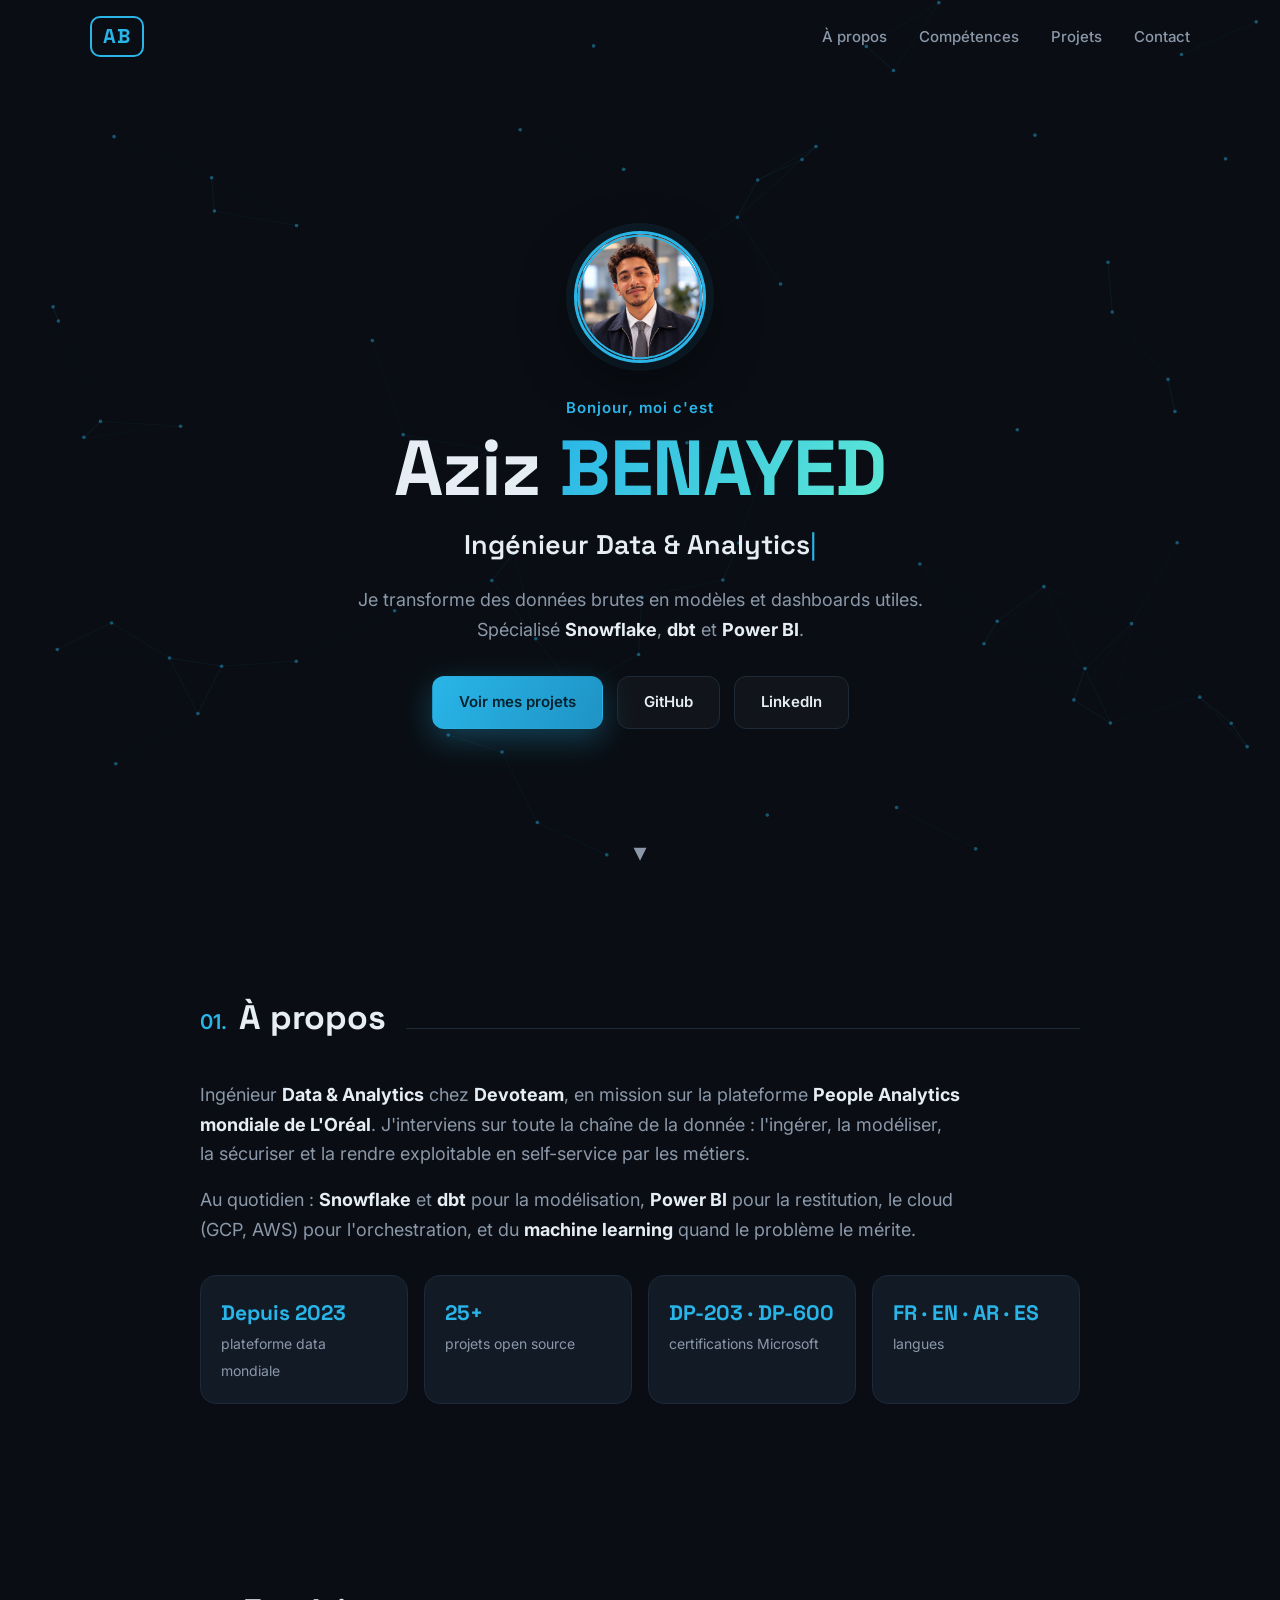
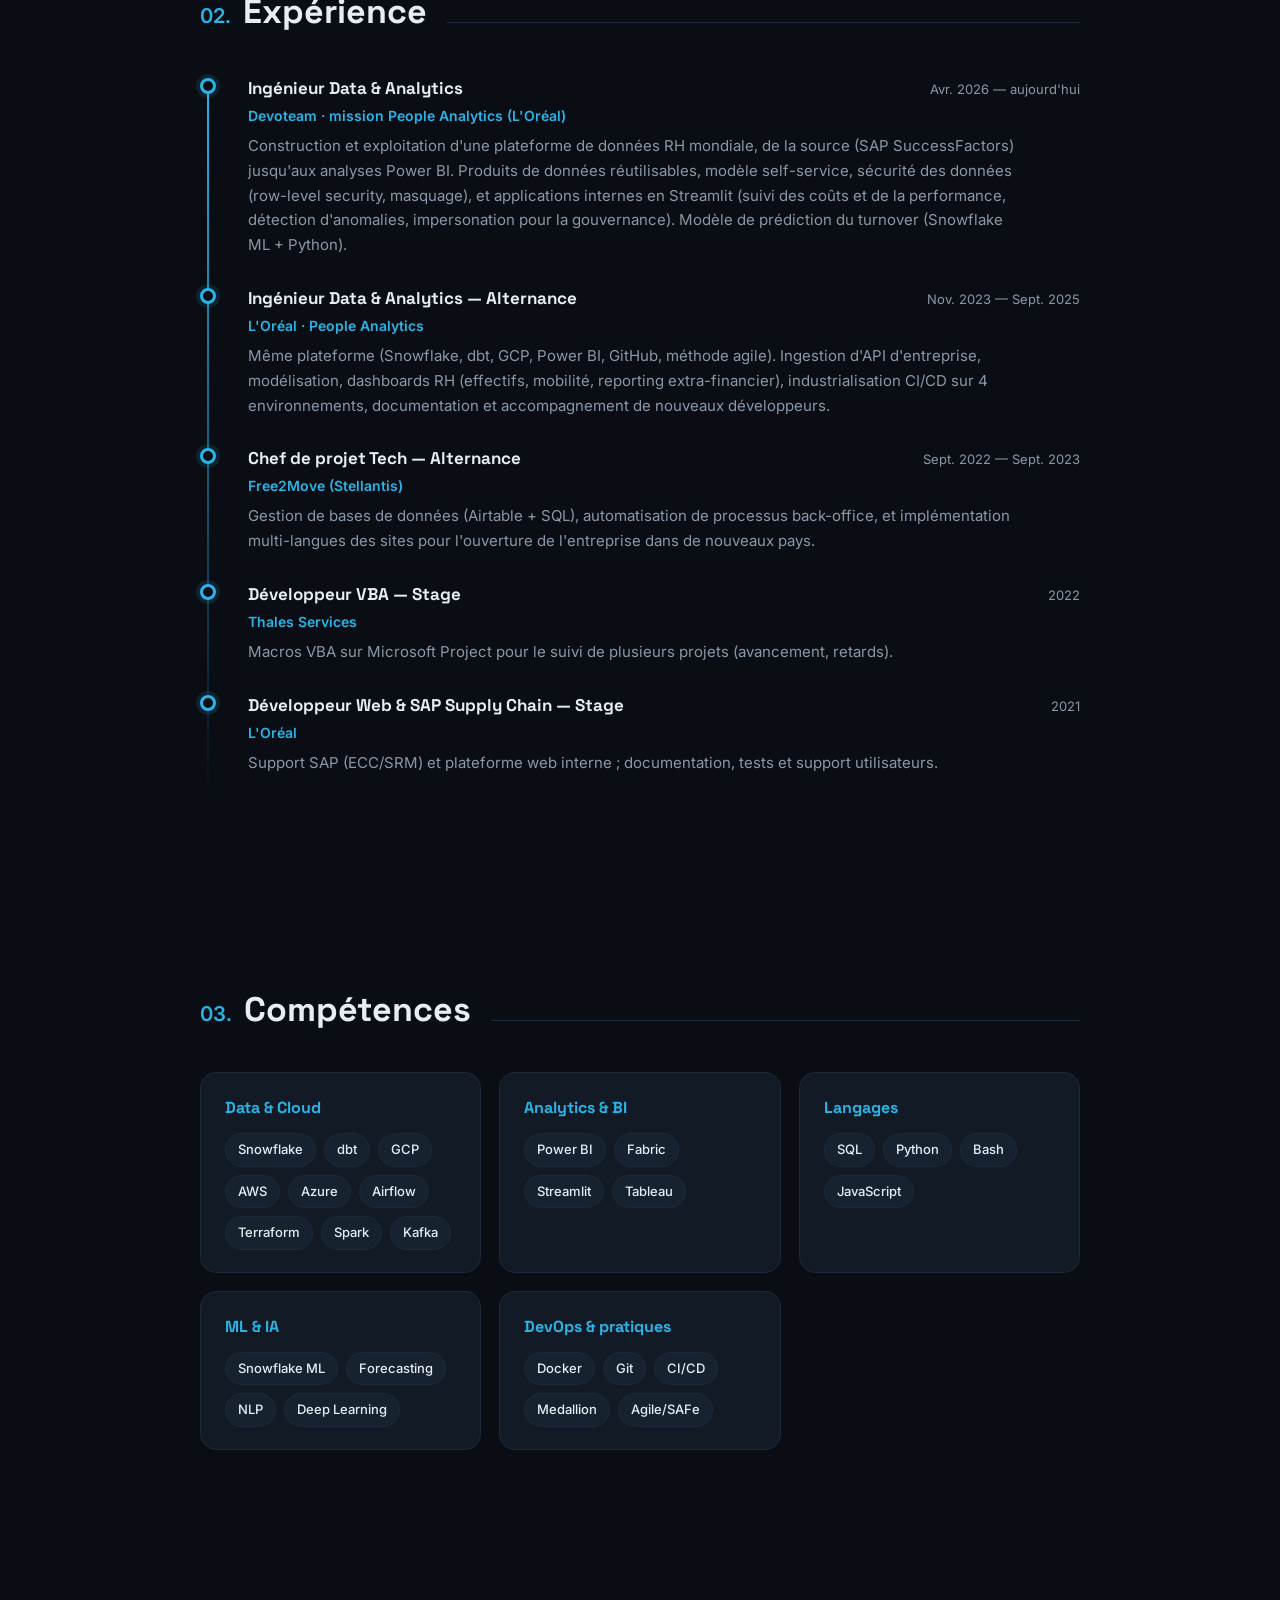
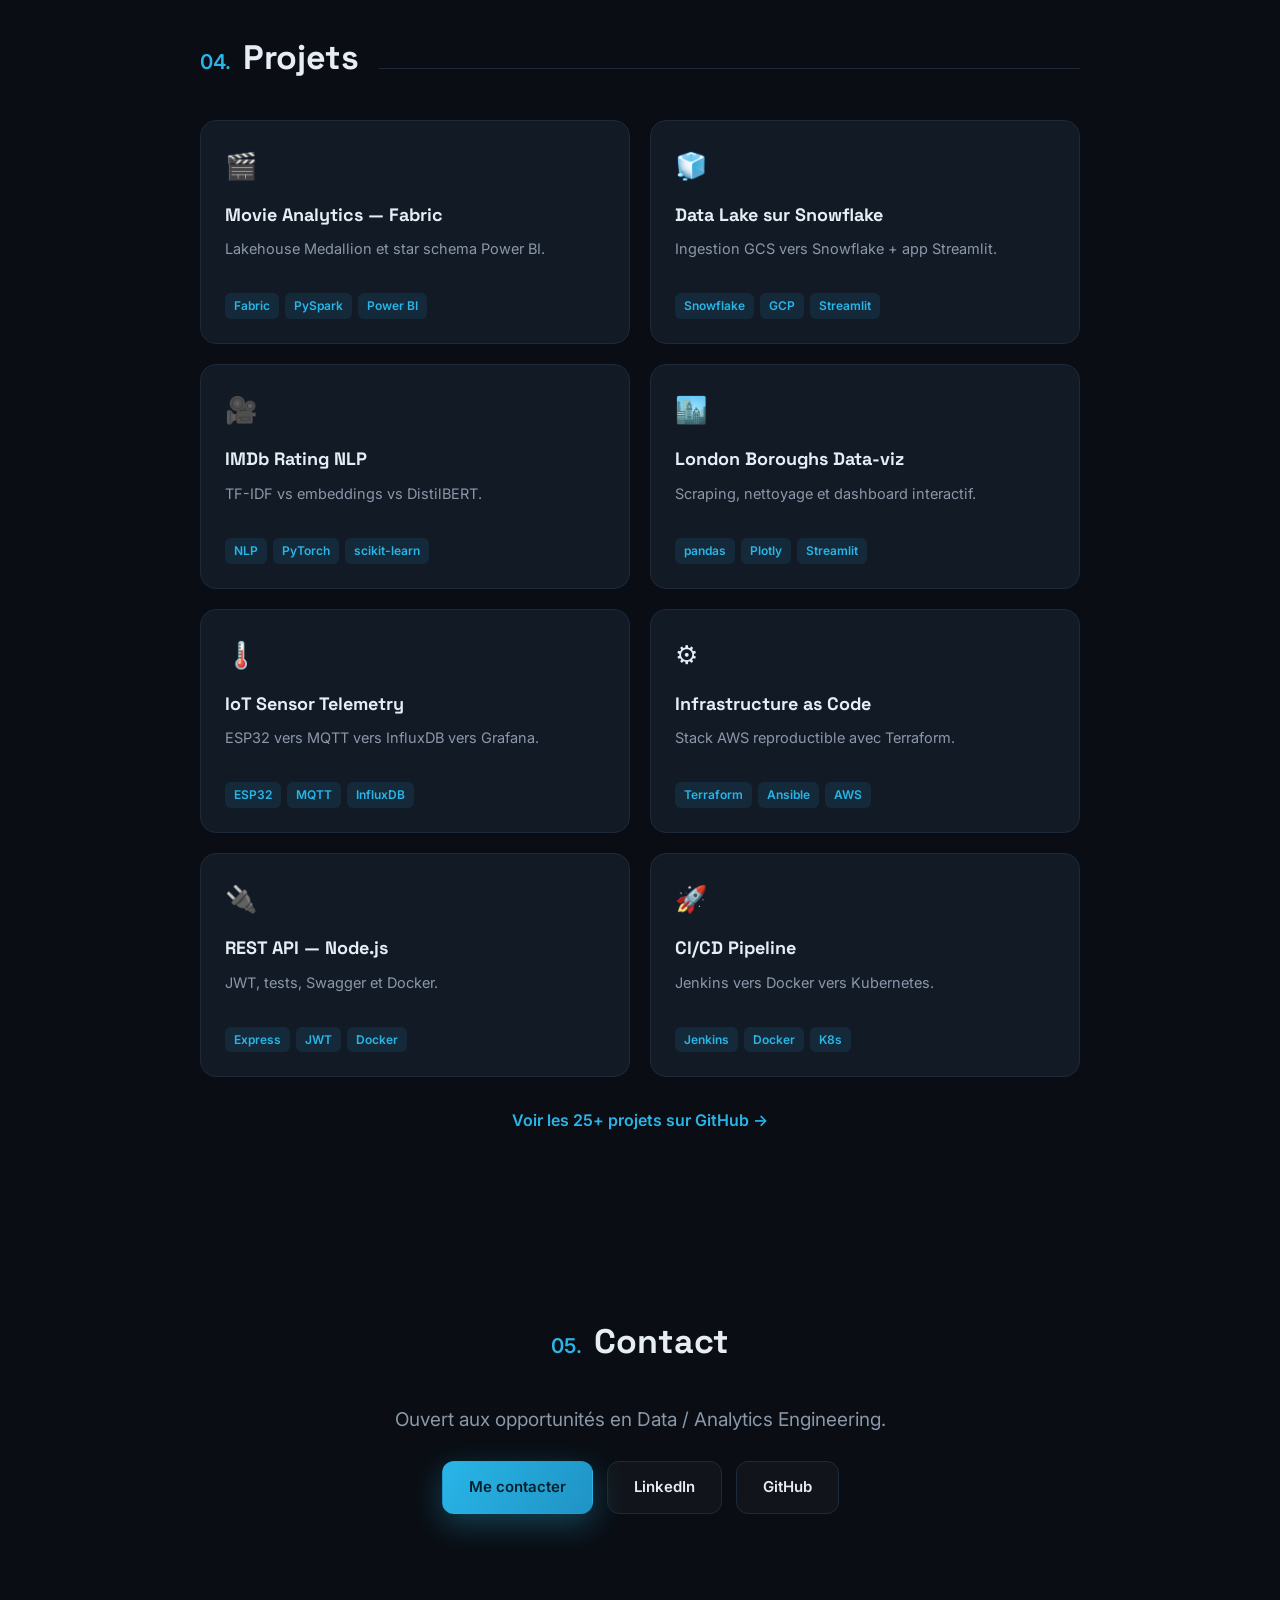
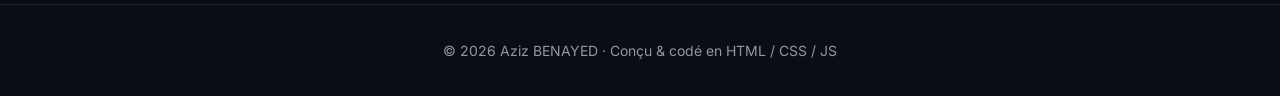
==== index.html @ b88aa625 "Site de presentation (profil Data & Analytics)" ====
<!DOCTYPE html>
<html lang="fr">
<head>
  <meta charset="utf-8" />
  <meta name="viewport" content="width=device-width, initial-scale=1" />
  <title>Aziz BENAYED — Ingénieur Data &amp; Analytics</title>
  <meta name="description" content="Aziz BENAYED, Ingénieur Data & Analytics. Snowflake, dbt et Power BI. Plateformes de données, analytics et machine learning." />
  <link rel="preconnect" href="https://fonts.googleapis.com" />
  <link rel="preconnect" href="https://fonts.gstatic.com" crossorigin />
  <link href="https://fonts.googleapis.com/css2?family=Space+Grotesk:wght@500;600;700&family=Inter:wght@400;500;600&display=swap" rel="stylesheet" />
  <link rel="stylesheet" href="style.css" />
</head>
<body>
  <canvas id="bg"></canvas>

  <header class="nav" id="nav">
    <a href="#top" class="brand">AB</a>
    <nav class="links">
      <a href="#about">À propos</a>
      <a href="#skills">Compétences</a>
      <a href="#projects">Projets</a>
      <a href="#contact">Contact</a>
    </nav>
    <button class="burger" id="burger" aria-label="Menu"><span></span><span></span><span></span></button>
  </header>

  <main id="top">
    <!-- HERO -->
    <section class="hero">
      <div class="hero-inner reveal">
        <img class="avatar" src="assets/aziz.png" alt="Aziz BENAYED" />
        <p class="eyebrow">Bonjour, moi c'est</p>
        <h1 class="name">Aziz <span>BENAYED</span></h1>
        <h2 class="role"><span id="typed"></span><span class="caret">|</span></h2>
        <p class="tagline">Je transforme des données brutes en modèles et dashboards utiles.<br/>Spécialisé <b>Snowflake</b>, <b>dbt</b> et <b>Power BI</b>.</p>
        <div class="cta">
          <a class="btn primary" href="#projects">Voir mes projets</a>
          <a class="btn ghost" href="https://github.com/Aziz-ba" target="_blank" rel="noopener">GitHub</a>
          <a class="btn ghost" href="https://www.linkedin.com/in/aziz-benayed/" target="_blank" rel="noopener">LinkedIn</a>
        </div>
      </div>
      <a href="#about" class="scroll-cue" aria-label="Défiler">▾</a>
    </section>

    <!-- ABOUT -->
    <section id="about" class="block">
      <h3 class="section-title reveal"><span>01.</span> À propos</h3>
      <div class="about reveal">
        <p>Ingénieur <b>Data &amp; Analytics</b> chez <b>Devoteam</b>, en mission sur la plateforme <b>People Analytics mondiale de L'Oréal</b>. J'interviens sur toute la chaîne de la donnée : l'ingérer, la modéliser, la sécuriser et la rendre exploitable en self-service par les métiers.</p>
        <p>Au quotidien : <b>Snowflake</b> et <b>dbt</b> pour la modélisation, <b>Power BI</b> pour la restitution, le cloud (GCP, AWS) pour l'orchestration, et du <b>machine learning</b> quand le problème le mérite.</p>
        <ul class="facts">
          <li><b>Depuis 2023</b><span>plateforme data mondiale</span></li>
          <li><b>25+</b><span>projets open source</span></li>
          <li><b>DP-203 · DP-600</b><span>certifications Microsoft</span></li>
          <li><b>FR · EN · AR · ES</b><span>langues</span></li>
        </ul>
      </div>
    </section>

    <!-- EXPERIENCE -->
    <section id="experience" class="block">
      <h3 class="section-title reveal"><span>02.</span> Expérience</h3>
      <div class="timeline">
        <div class="tl-item reveal">
          <div class="tl-dot"></div>
          <div class="tl-head"><h4>Ingénieur Data &amp; Analytics</h4><span class="tl-date">Avr. 2026 — aujourd'hui</span></div>
          <div class="tl-org">Devoteam · mission People Analytics (L'Oréal)</div>
          <p>Construction et exploitation d'une plateforme de données RH mondiale, de la source (SAP SuccessFactors) jusqu'aux analyses Power BI. Produits de données réutilisables, modèle self-service, sécurité des données (row-level security, masquage), et applications internes en Streamlit (suivi des coûts et de la performance, détection d'anomalies, impersonation pour la gouvernance). Modèle de prédiction du turnover (Snowflake ML + Python).</p>
        </div>
        <div class="tl-item reveal">
          <div class="tl-dot"></div>
          <div class="tl-head"><h4>Ingénieur Data &amp; Analytics — Alternance</h4><span class="tl-date">Nov. 2023 — Sept. 2025</span></div>
          <div class="tl-org">L'Oréal · People Analytics</div>
          <p>Même plateforme (Snowflake, dbt, GCP, Power BI, GitHub, méthode agile). Ingestion d'API d'entreprise, modélisation, dashboards RH (effectifs, mobilité, reporting extra-financier), industrialisation CI/CD sur 4 environnements, documentation et accompagnement de nouveaux développeurs.</p>
        </div>
        <div class="tl-item reveal">
          <div class="tl-dot"></div>
          <div class="tl-head"><h4>Chef de projet Tech — Alternance</h4><span class="tl-date">Sept. 2022 — Sept. 2023</span></div>
          <div class="tl-org">Free2Move (Stellantis)</div>
          <p>Gestion de bases de données (Airtable + SQL), automatisation de processus back-office, et implémentation multi-langues des sites pour l'ouverture de l'entreprise dans de nouveaux pays.</p>
        </div>
        <div class="tl-item reveal">
          <div class="tl-dot"></div>
          <div class="tl-head"><h4>Développeur VBA — Stage</h4><span class="tl-date">2022</span></div>
          <div class="tl-org">Thales Services</div>
          <p>Macros VBA sur Microsoft Project pour le suivi de plusieurs projets (avancement, retards).</p>
        </div>
        <div class="tl-item reveal">
          <div class="tl-dot"></div>
          <div class="tl-head"><h4>Développeur Web &amp; SAP Supply Chain — Stage</h4><span class="tl-date">2021</span></div>
          <div class="tl-org">L'Oréal</div>
          <p>Support SAP (ECC/SRM) et plateforme web interne ; documentation, tests et support utilisateurs.</p>
        </div>
      </div>
    </section>

    <!-- SKILLS -->
    <section id="skills" class="block">
      <h3 class="section-title reveal"><span>03.</span> Compétences</h3>
      <div class="skills">
        <div class="skill-card reveal">
          <h4>Data &amp; Cloud</h4>
          <div class="chips"><span>Snowflake</span><span>dbt</span><span>GCP</span><span>AWS</span><span>Azure</span><span>Airflow</span><span>Terraform</span><span>Spark</span><span>Kafka</span></div>
        </div>
        <div class="skill-card reveal">
          <h4>Analytics &amp; BI</h4>
          <div class="chips"><span>Power BI</span><span>Fabric</span><span>Streamlit</span><span>Tableau</span></div>
        </div>
        <div class="skill-card reveal">
          <h4>Langages</h4>
          <div class="chips"><span>SQL</span><span>Python</span><span>Bash</span><span>JavaScript</span></div>
        </div>
        <div class="skill-card reveal">
          <h4>ML &amp; IA</h4>
          <div class="chips"><span>Snowflake ML</span><span>Forecasting</span><span>NLP</span><span>Deep Learning</span></div>
        </div>
        <div class="skill-card reveal">
          <h4>DevOps &amp; pratiques</h4>
          <div class="chips"><span>Docker</span><span>Git</span><span>CI/CD</span><span>Medallion</span><span>Agile/SAFe</span></div>
        </div>
      </div>
    </section>

    <!-- PROJECTS -->
    <section id="projects" class="block">
      <h3 class="section-title reveal"><span>04.</span> Projets</h3>
      <div class="projects" id="projects-grid"></div>
      <p class="more reveal"><a href="https://github.com/Aziz-ba" target="_blank" rel="noopener">Voir les 25+ projets sur GitHub →</a></p>
    </section>

    <!-- CONTACT -->
    <section id="contact" class="block contact">
      <h3 class="section-title reveal"><span>05.</span> Contact</h3>
      <div class="reveal">
        <p class="contact-lead">Ouvert aux opportunités en Data / Analytics Engineering.</p>
        <div class="cta">
          <a class="btn primary" href="mailto:azizbenayed.pro@gmail.com">Me contacter</a>
          <a class="btn ghost" href="https://www.linkedin.com/in/aziz-benayed/" target="_blank" rel="noopener">LinkedIn</a>
          <a class="btn ghost" href="https://github.com/Aziz-ba" target="_blank" rel="noopener">GitHub</a>
        </div>
      </div>
    </section>
  </main>

  <footer>
    <p>© <span id="year"></span> Aziz BENAYED · Conçu &amp; codé en HTML / CSS / JS</p>
  </footer>

  <script src="script.js"></script>
</body>
</html>
---- style.css ----
:root{
  --bg:#0a0e14;
  --bg2:#0e141f;
  --surface:#121a26;
  --surface2:#172231;
  --text:#e6edf5;
  --muted:#8b98a9;
  --accent:#29b5e8;
  --accent2:#5eead4;
  --line:#1e2a3a;
  --radius:16px;
}
*{box-sizing:border-box;margin:0;padding:0}
html{scroll-behavior:smooth}
body{
  font-family:"Inter",system-ui,sans-serif;
  background:var(--bg);
  color:var(--text);
  line-height:1.65;
  overflow-x:hidden;
}
a{color:inherit;text-decoration:none}
canvas#bg{position:fixed;inset:0;width:100%;height:100%;z-index:0;opacity:.55}
main,.nav,footer{position:relative;z-index:2}

/* NAV */
.nav{
  position:fixed;top:0;left:0;right:0;z-index:50;
  display:flex;align-items:center;justify-content:space-between;
  padding:16px 7vw;
  transition:background .3s,backdrop-filter .3s,padding .3s;
}
.nav.scrolled{background:rgba(10,14,20,.8);backdrop-filter:blur(12px);border-bottom:1px solid var(--line);padding:11px 7vw}
.brand{
  font-family:"Space Grotesk";font-weight:700;font-size:20px;color:var(--accent);
  border:2px solid var(--accent);border-radius:10px;padding:2px 11px;letter-spacing:1px;
}
.links a{margin-left:28px;color:var(--muted);font-weight:500;font-size:15px;transition:color .2s;position:relative}
.links a:hover{color:var(--accent)}
.links a::after{content:"";position:absolute;left:0;bottom:-4px;width:0;height:2px;background:var(--accent);transition:width .25s}
.links a:hover::after{width:100%}
.burger{display:none;background:none;border:0;cursor:pointer;flex-direction:column;gap:5px;padding:6px}
.burger span{width:24px;height:2px;background:var(--text);border-radius:2px;transition:.3s}

/* HERO */
.hero{min-height:100vh;display:flex;flex-direction:column;align-items:center;justify-content:center;text-align:center;padding:120px 7vw 60px;position:relative}
.hero-inner{max-width:760px}
.avatar{
  width:132px;height:132px;border-radius:50%;object-fit:cover;
  border:3px solid var(--accent);margin-bottom:26px;
  box-shadow:0 0 0 8px rgba(41,181,232,.08),0 18px 50px rgba(0,0,0,.5);
  animation:float 5s ease-in-out infinite;
}
@keyframes float{0%,100%{transform:translateY(0)}50%{transform:translateY(-9px)}}
.eyebrow{color:var(--accent);font-weight:600;letter-spacing:1px;margin-bottom:8px;font-size:15px}
.name{font-family:"Space Grotesk";font-size:clamp(42px,8vw,78px);line-height:1.02;font-weight:700;letter-spacing:-1px}
.name span{background:linear-gradient(120deg,var(--accent),var(--accent2));-webkit-background-clip:text;background-clip:text;color:transparent}
.role{font-family:"Space Grotesk";font-size:clamp(18px,3.4vw,27px);color:var(--text);font-weight:600;margin:14px 0 18px;min-height:1.4em}
.caret{color:var(--accent);animation:blink 1s step-end infinite;font-weight:400}
@keyframes blink{50%{opacity:0}}
.tagline{color:var(--muted);font-size:18px;max-width:600px;margin:0 auto 32px}
.tagline b{color:var(--text)}
.cta{display:flex;gap:14px;justify-content:center;flex-wrap:wrap}
.btn{padding:13px 26px;border-radius:12px;font-weight:600;font-size:15px;border:1px solid var(--line);transition:transform .18s,box-shadow .25s,background .2s,border-color .2s;cursor:pointer}
.btn:hover{transform:translateY(-3px)}
.btn.primary{background:linear-gradient(120deg,var(--accent),#1f93c4);color:#04222e;border-color:transparent;box-shadow:0 10px 30px rgba(41,181,232,.3)}
.btn.primary:hover{box-shadow:0 14px 38px rgba(41,181,232,.45)}
.btn.ghost{background:rgba(255,255,255,.03);color:var(--text)}
.btn.ghost:hover{border-color:var(--accent);color:var(--accent)}
.scroll-cue{position:absolute;bottom:26px;left:50%;transform:translateX(-50%);color:var(--muted);font-size:26px;animation:bob 1.8s infinite}
@keyframes bob{0%,100%{transform:translate(-50%,0)}50%{transform:translate(-50%,8px)}}

/* BLOCKS */
.block{max-width:1060px;margin:0 auto;padding:90px 7vw}
.section-title{font-family:"Space Grotesk";font-size:clamp(26px,4vw,34px);font-weight:700;margin-bottom:34px;display:flex;align-items:baseline;gap:12px}
.section-title span{color:var(--accent);font-size:.6em;font-family:"Inter";font-weight:600}
.section-title::after{content:"";flex:1;height:1px;background:var(--line);margin-left:8px}

/* ABOUT */
.about p{color:var(--muted);font-size:18px;max-width:760px;margin-bottom:16px}
.about b{color:var(--text)}
.facts{list-style:none;display:grid;grid-template-columns:repeat(auto-fit,minmax(170px,1fr));gap:16px;margin-top:30px}
.facts li{background:var(--surface);border:1px solid var(--line);border-radius:var(--radius);padding:20px}
.facts b{display:block;font-family:"Space Grotesk";font-size:21px;color:var(--accent)}
.facts span{color:var(--muted);font-size:14px}

/* SKILLS */
.skills{display:grid;grid-template-columns:repeat(auto-fit,minmax(260px,1fr));gap:18px}
.skill-card{background:var(--surface);border:1px solid var(--line);border-radius:var(--radius);padding:22px 24px;transition:transform .2s,border-color .2s}
.skill-card:hover{transform:translateY(-5px);border-color:rgba(41,181,232,.5)}
.skill-card h4{font-family:"Space Grotesk";color:var(--accent);margin-bottom:12px;font-size:16px}
.chips{display:flex;flex-wrap:wrap;gap:8px}
.chips span{background:var(--surface2);border:1px solid var(--line);color:var(--text);padding:5px 12px;border-radius:999px;font-size:13px;font-weight:500;transition:background .2s,color .2s}
.chips span:hover{background:var(--accent);color:#04222e}

/* PROJECTS */
.projects{display:grid;grid-template-columns:repeat(auto-fill,minmax(300px,1fr));gap:20px}

/* TIMELINE */
.timeline{position:relative;padding-left:28px}
.timeline::before{content:"";position:absolute;left:7px;top:6px;bottom:6px;width:2px;background:linear-gradient(var(--accent),transparent)}
.tl-item{position:relative;padding:0 0 26px 20px}
.tl-dot{position:absolute;left:-28px;top:4px;width:16px;height:16px;border-radius:50%;background:var(--bg);border:3px solid var(--accent);box-shadow:0 0 0 4px rgba(41,181,232,.12)}
.tl-head{display:flex;align-items:baseline;justify-content:space-between;gap:10px;flex-wrap:wrap}
.tl-head h4{font-family:"Space Grotesk";font-size:17px}
.tl-date{color:var(--muted);font-size:13px;white-space:nowrap}
.tl-org{color:var(--accent);font-weight:600;font-size:14px;margin:2px 0 7px}
.tl-item p{color:var(--muted);font-size:15px;max-width:780px}
.proj{
  display:block;background:var(--surface);border:1px solid var(--line);border-radius:var(--radius);
  padding:24px;transition:transform .2s,border-color .25s,box-shadow .3s;position:relative;overflow:hidden;
}
.proj::before{content:"";position:absolute;inset:0;background:radial-gradient(400px circle at var(--mx,50%) var(--my,0%),rgba(41,181,232,.12),transparent 40%);opacity:0;transition:opacity .3s}
.proj:hover::before{opacity:1}
.proj:hover{transform:translateY(-6px);border-color:rgba(41,181,232,.55);box-shadow:0 20px 50px rgba(0,0,0,.45)}
.proj .ico{font-size:26px;margin-bottom:12px}
.proj h4{font-family:"Space Grotesk";font-size:18px;margin-bottom:8px}
.proj p{color:var(--muted);font-size:14.5px;margin-bottom:14px;min-height:42px}
.proj .tags{display:flex;flex-wrap:wrap;gap:6px}
.proj .tags span{color:var(--accent);font-size:12px;font-weight:600;background:rgba(41,181,232,.1);padding:3px 9px;border-radius:6px}
.more{text-align:center;margin-top:30px}
.more a{color:var(--accent);font-weight:600}

/* CONTACT */
.contact{text-align:center}
.contact .section-title{justify-content:center}
.contact .section-title::after{display:none}
.contact-lead{color:var(--muted);font-size:19px;margin-bottom:26px}
.contact .cta{justify-content:center}

footer{text-align:center;padding:34px 7vw;color:var(--muted);font-size:14px;border-top:1px solid var(--line)}

/* REVEAL */
.reveal{opacity:0;transform:translateY(26px);transition:opacity .7s cubic-bezier(.2,.7,.2,1),transform .7s cubic-bezier(.2,.7,.2,1)}
.reveal.in{opacity:1;transform:none}

@media(max-width:720px){
  .links{position:fixed;inset:0 0 auto 0;top:0;flex-direction:column;background:rgba(10,14,20,.97);backdrop-filter:blur(14px);padding:90px 7vw 30px;gap:6px;transform:translateY(-110%);transition:transform .35s;border-bottom:1px solid var(--line)}
  .links.open{transform:none}
  .links a{margin:12px 0;font-size:19px}
  .burger{display:flex;z-index:60}
  .burger.x span:nth-child(1){transform:translateY(7px) rotate(45deg)}
  .burger.x span:nth-child(2){opacity:0}
  .burger.x span:nth-child(3){transform:translateY(-7px) rotate(-45deg)}
}
@media(prefers-reduced-motion:reduce){*{animation:none!important;transition:none!important}.reveal{opacity:1;transform:none}}
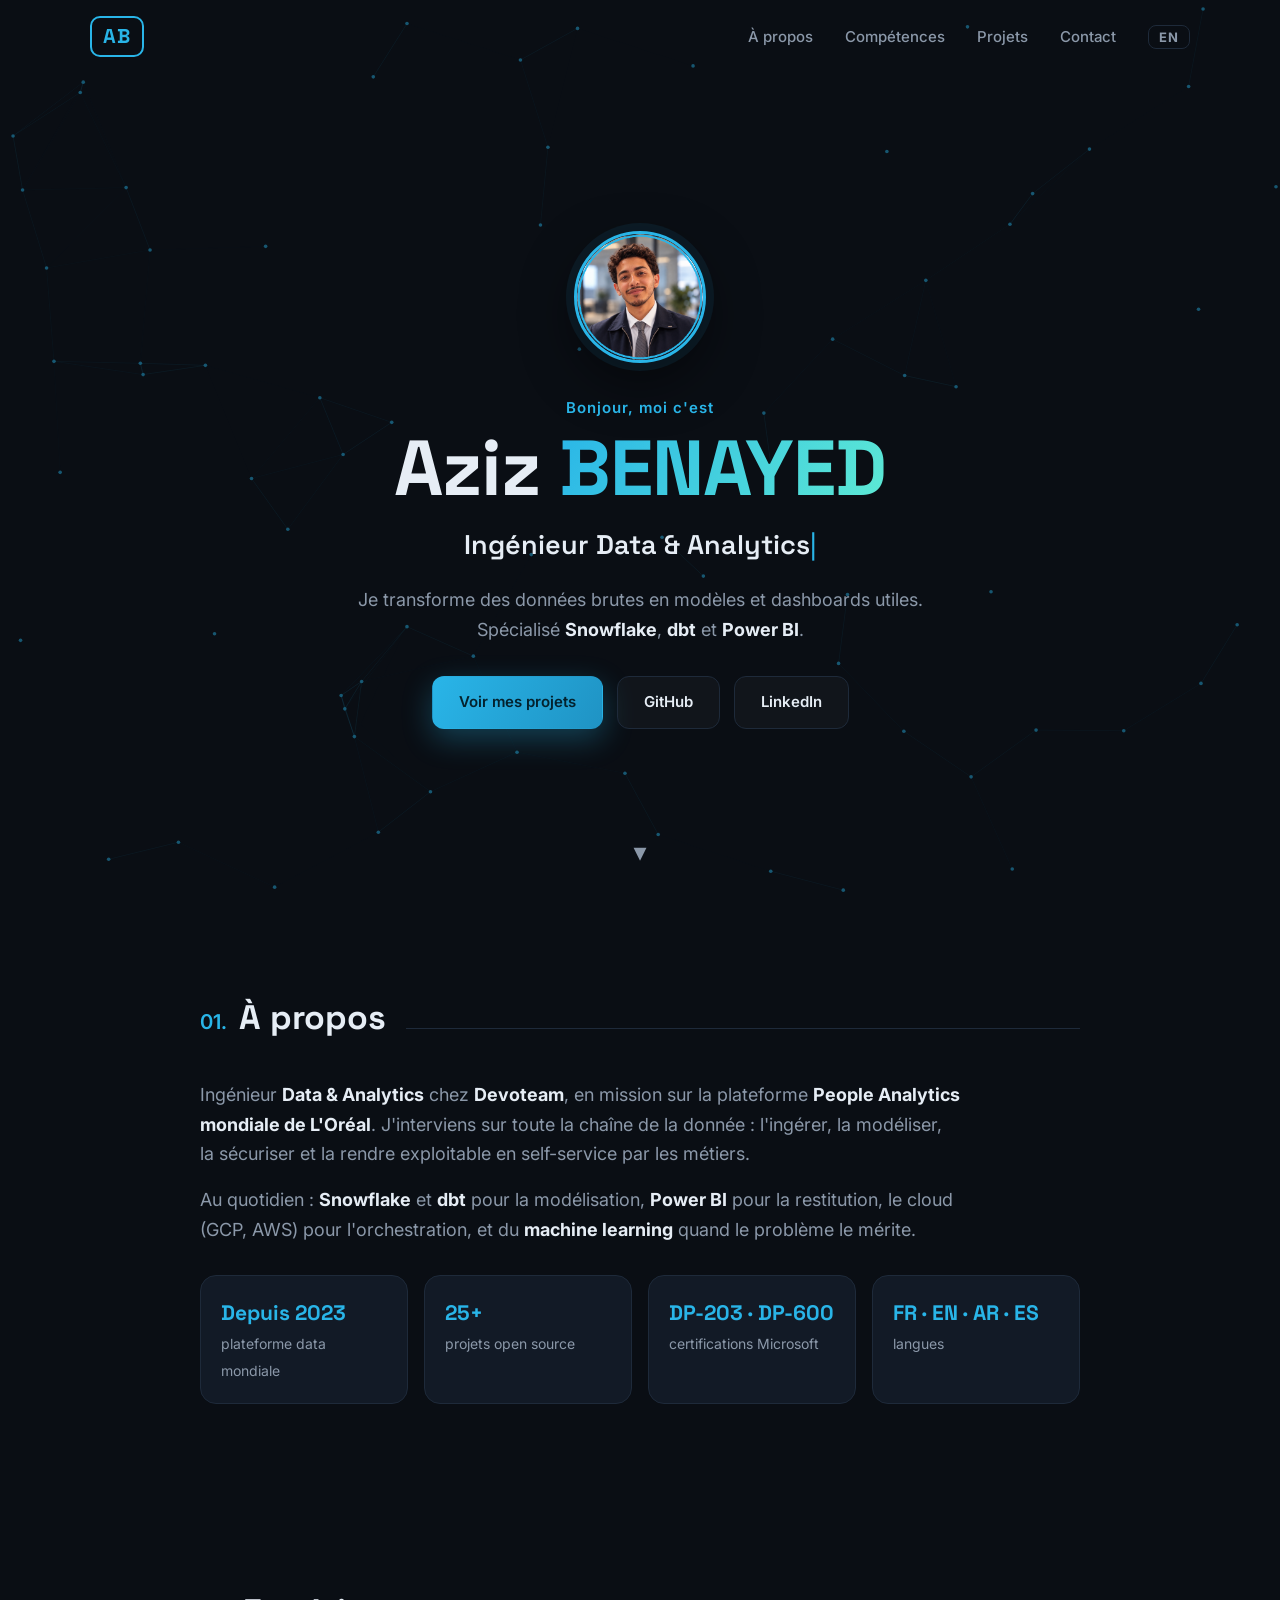
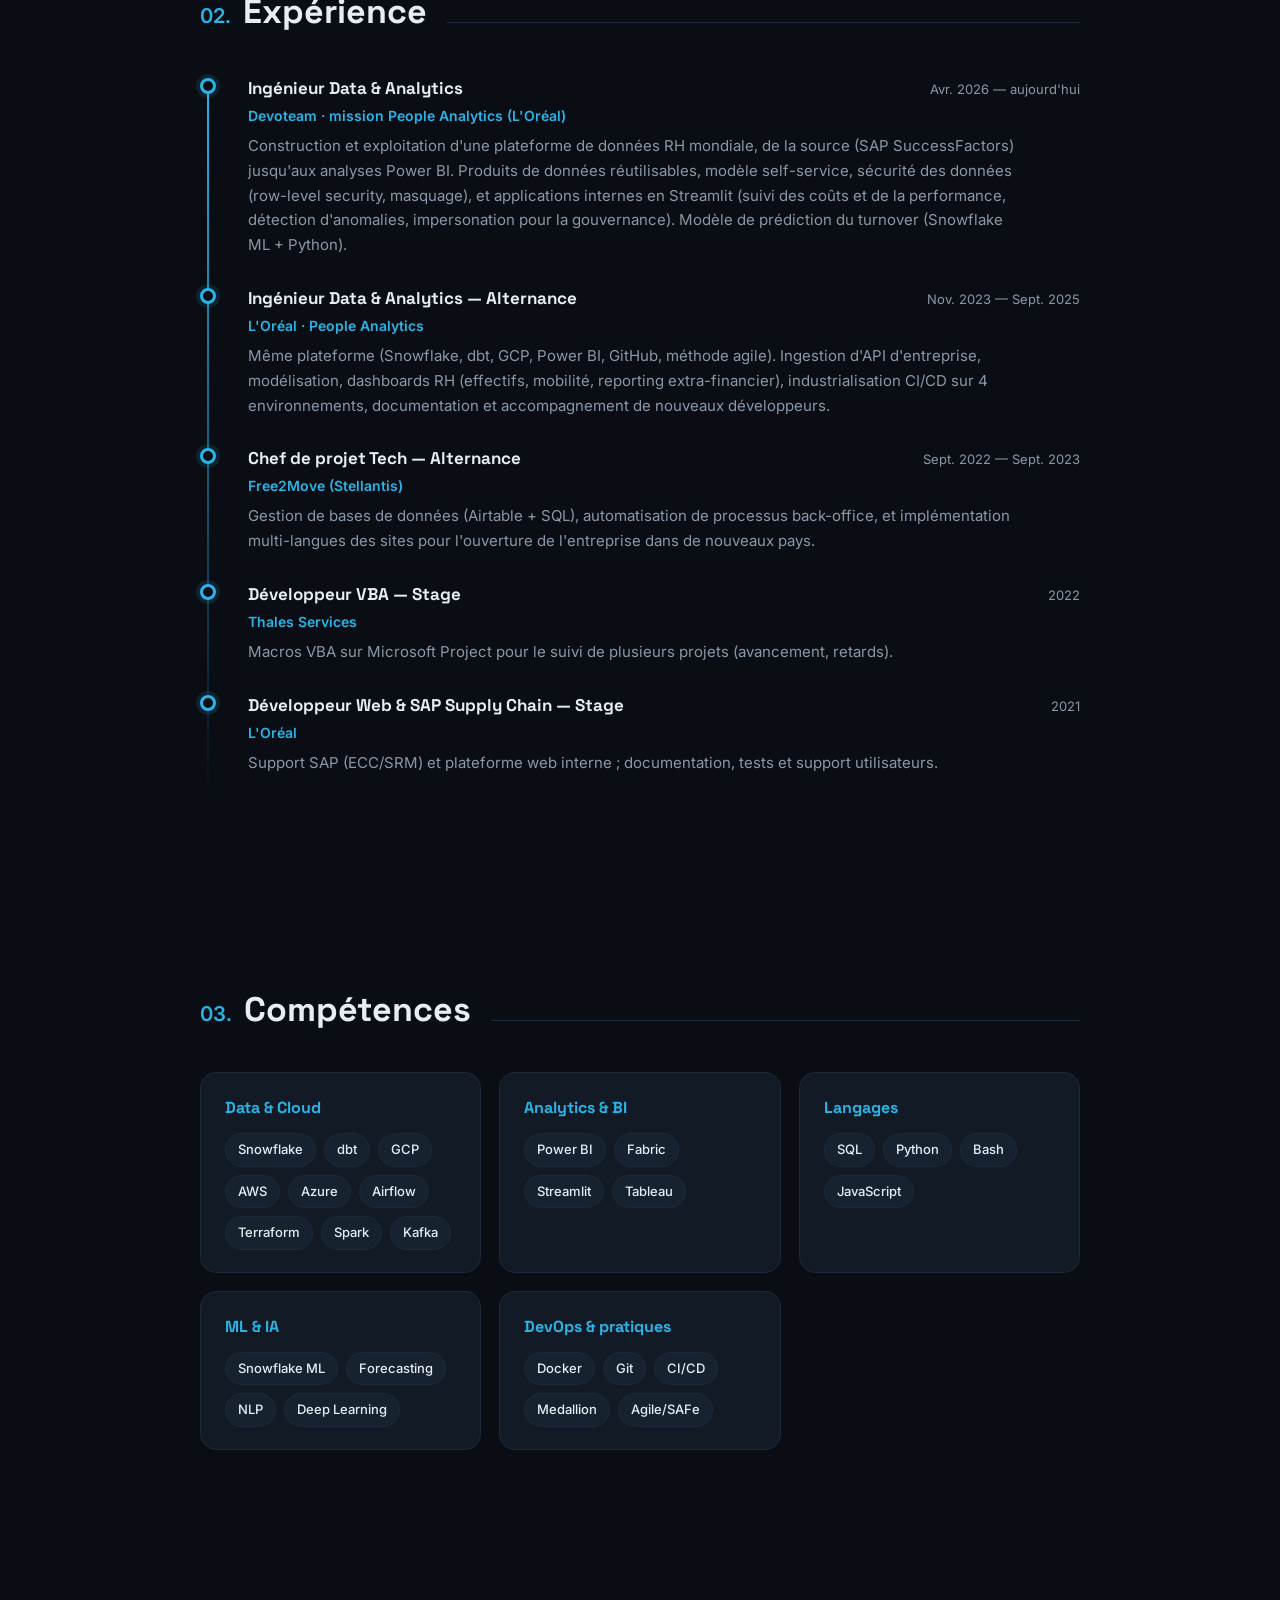
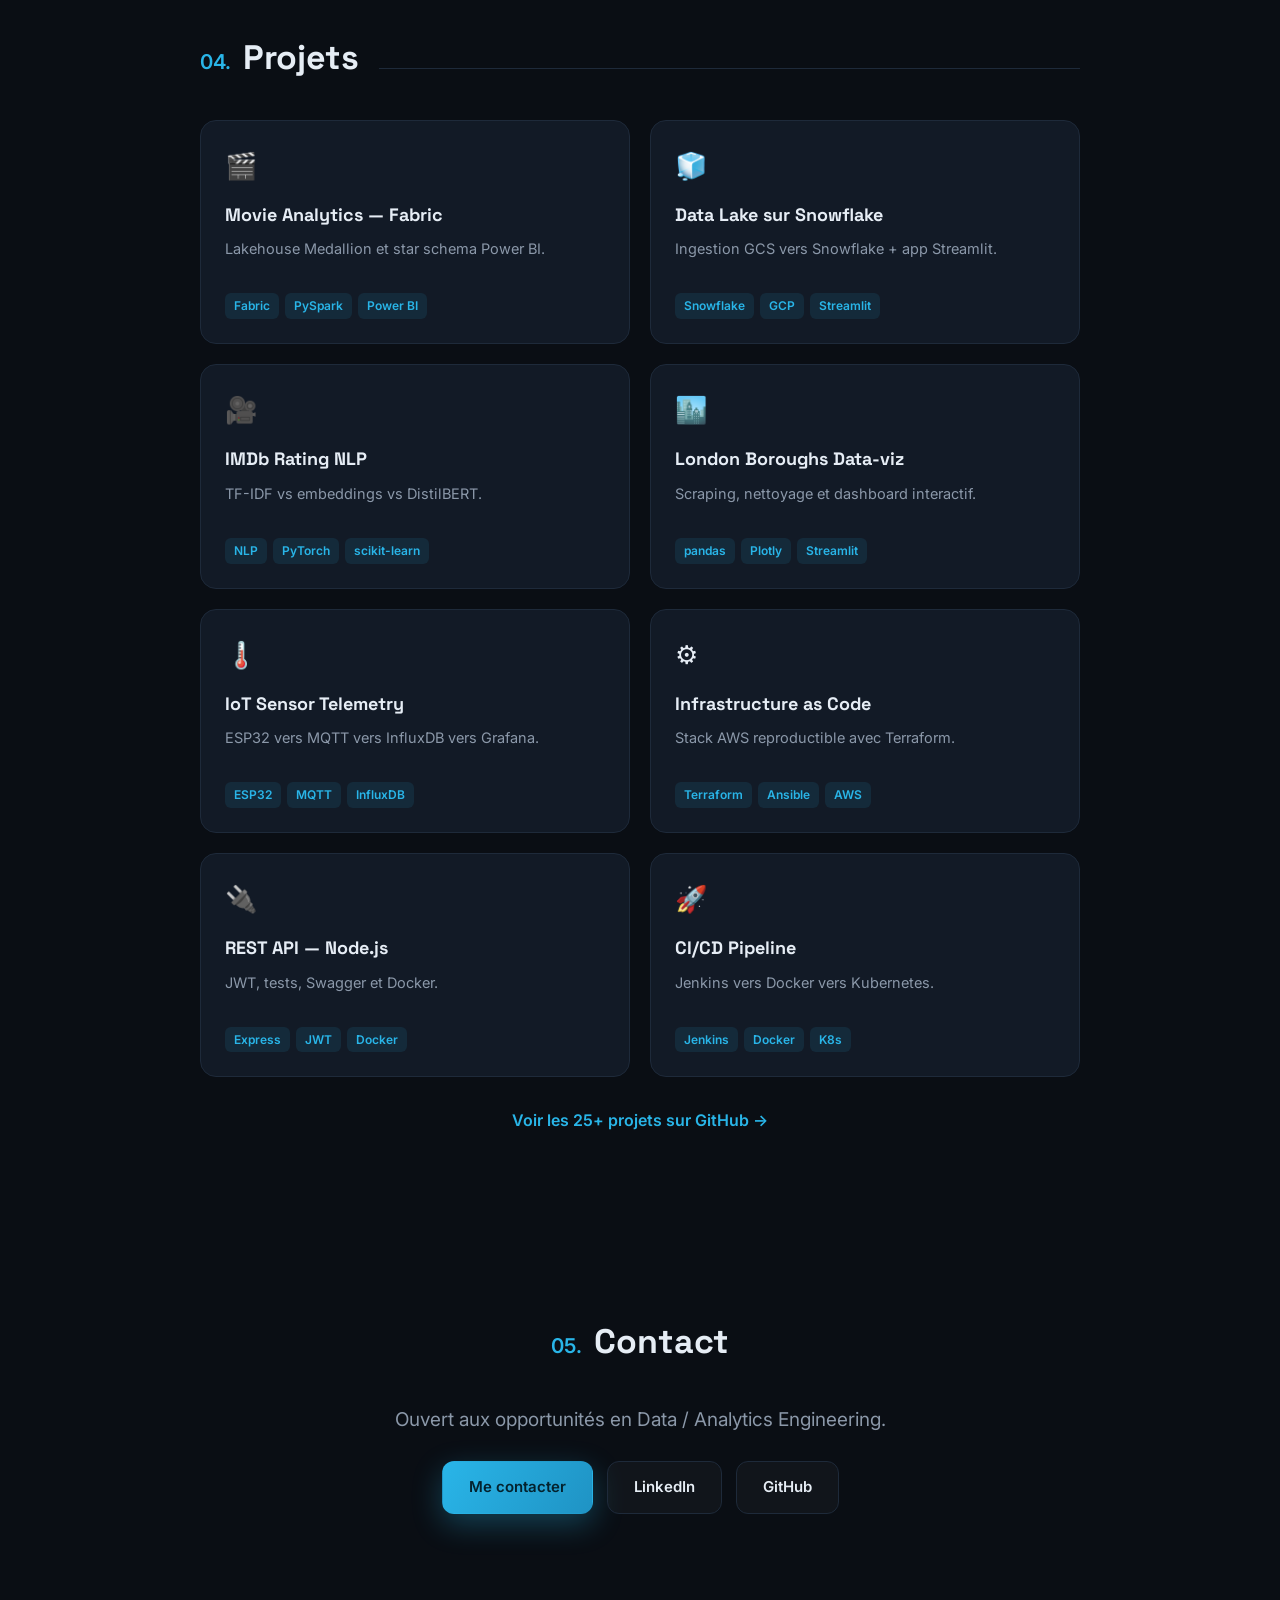
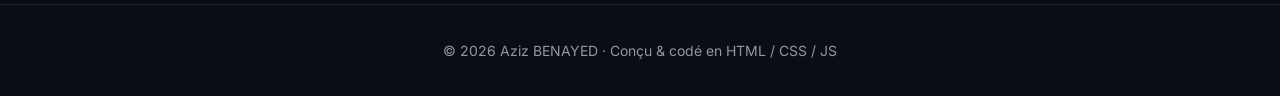
==== commit 4dc09bcc: "Add English version (en.html) with FR/EN toggle" ====
--- a/index.html
+++ b/index.html
@@ -20,6 +20,7 @@
       <a href="#skills">Compétences</a>
       <a href="#projects">Projets</a>
       <a href="#contact">Contact</a>
+      <a href="en.html" class="lang">EN</a>
     </nav>
     <button class="burger" id="burger" aria-label="Menu"><span></span><span></span><span></span></button>
   </header>
--- a/style.css
+++ b/style.css
@@ -39,6 +39,9 @@
 .links a:hover{color:var(--accent)}
 .links a::after{content:"";position:absolute;left:0;bottom:-4px;width:0;height:2px;background:var(--accent);transition:width .25s}
 .links a:hover::after{width:100%}
+.links a.lang{border:1px solid var(--line);border-radius:8px;padding:3px 10px;font-weight:700;font-size:13px;letter-spacing:1px}
+.links a.lang:hover{border-color:var(--accent);color:var(--accent)}
+.links a.lang::after{display:none}
 .burger{display:none;background:none;border:0;cursor:pointer;flex-direction:column;gap:5px;padding:6px}
 .burger span{width:24px;height:2px;background:var(--text);border-radius:2px;transition:.3s}
 
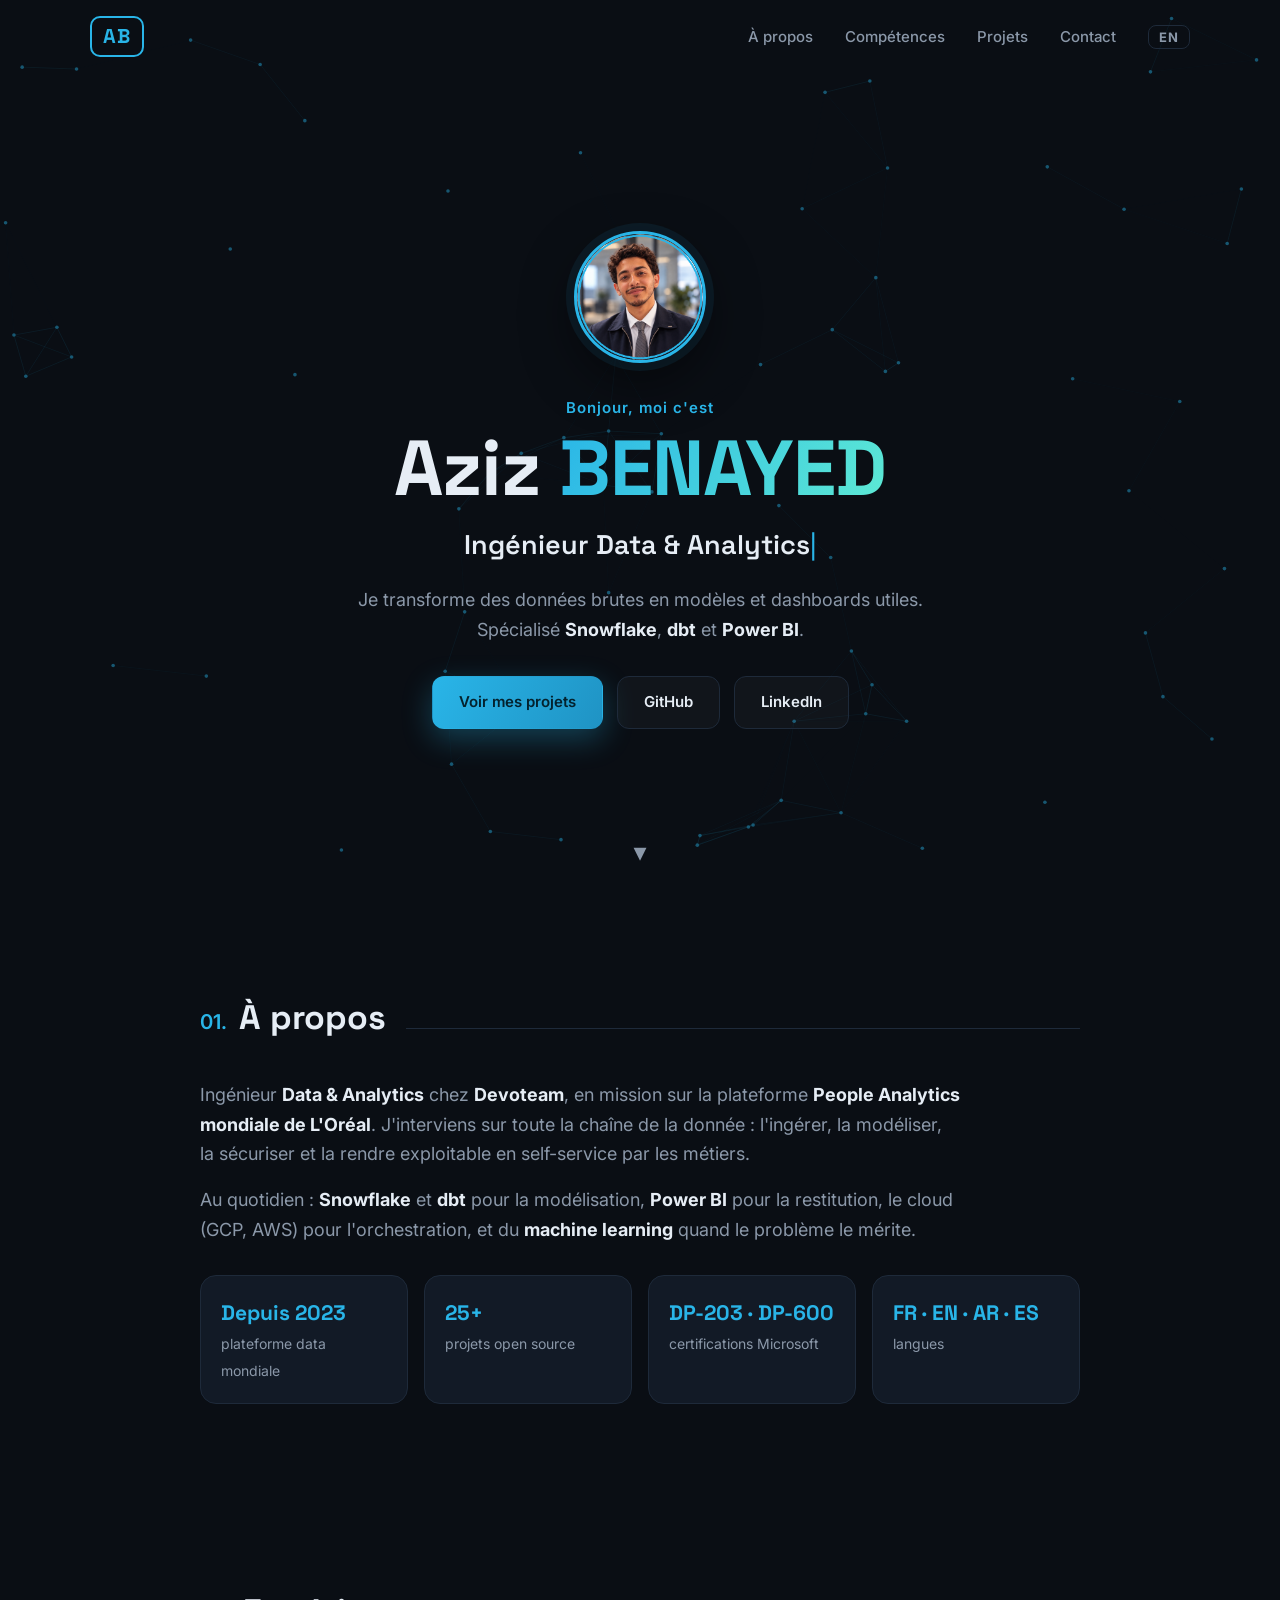
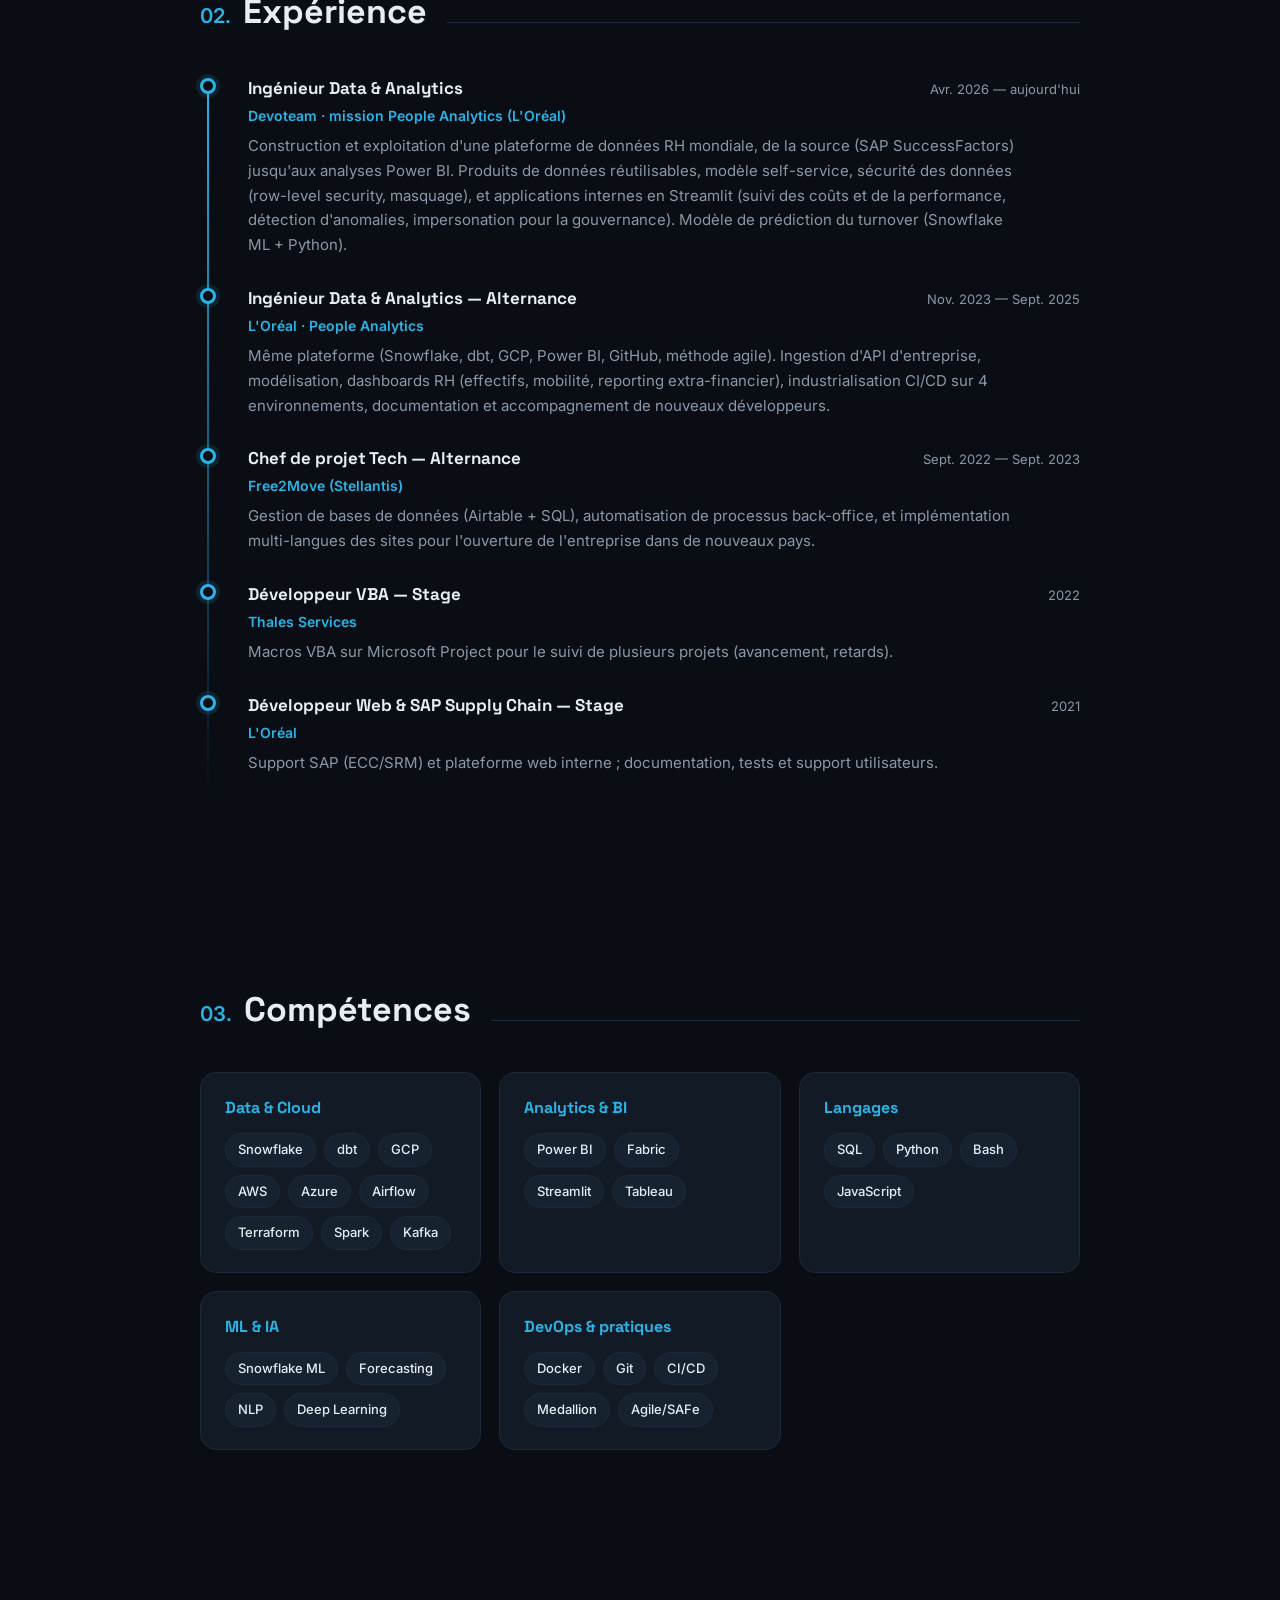
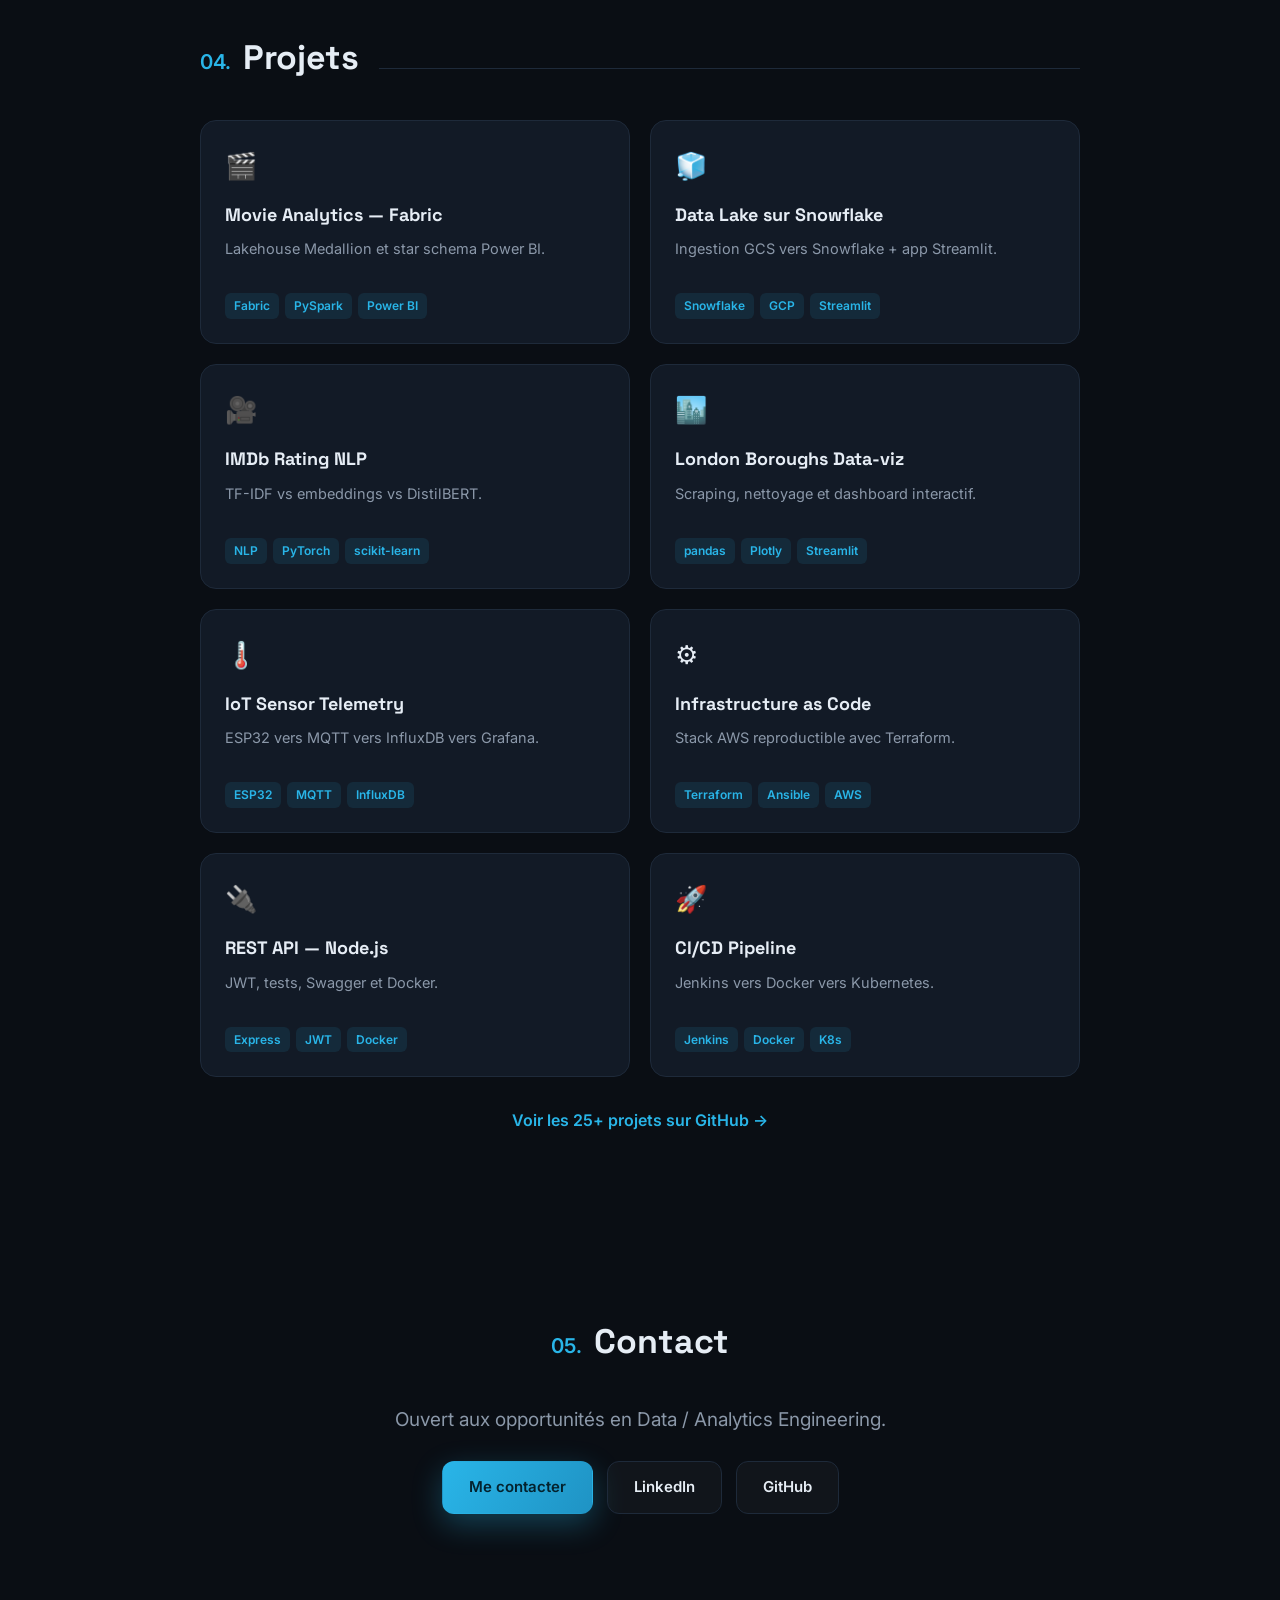
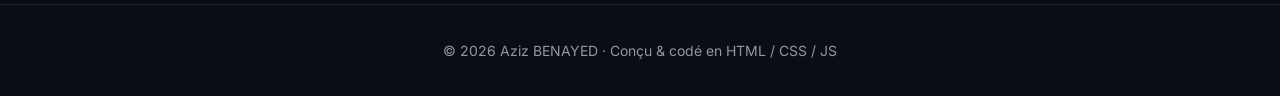
==== commit 4bba0f91: "Cache-bust script.js so language detection is always fresh" ====
--- a/index.html
+++ b/index.html
@@ -147,6 +147,6 @@
     <p>© <span id="year"></span> Aziz BENAYED · Conçu &amp; codé en HTML / CSS / JS</p>
   </footer>
 
-  <script src="script.js"></script>
+  <script src="script.js?v=2"></script>
 </body>
 </html>
